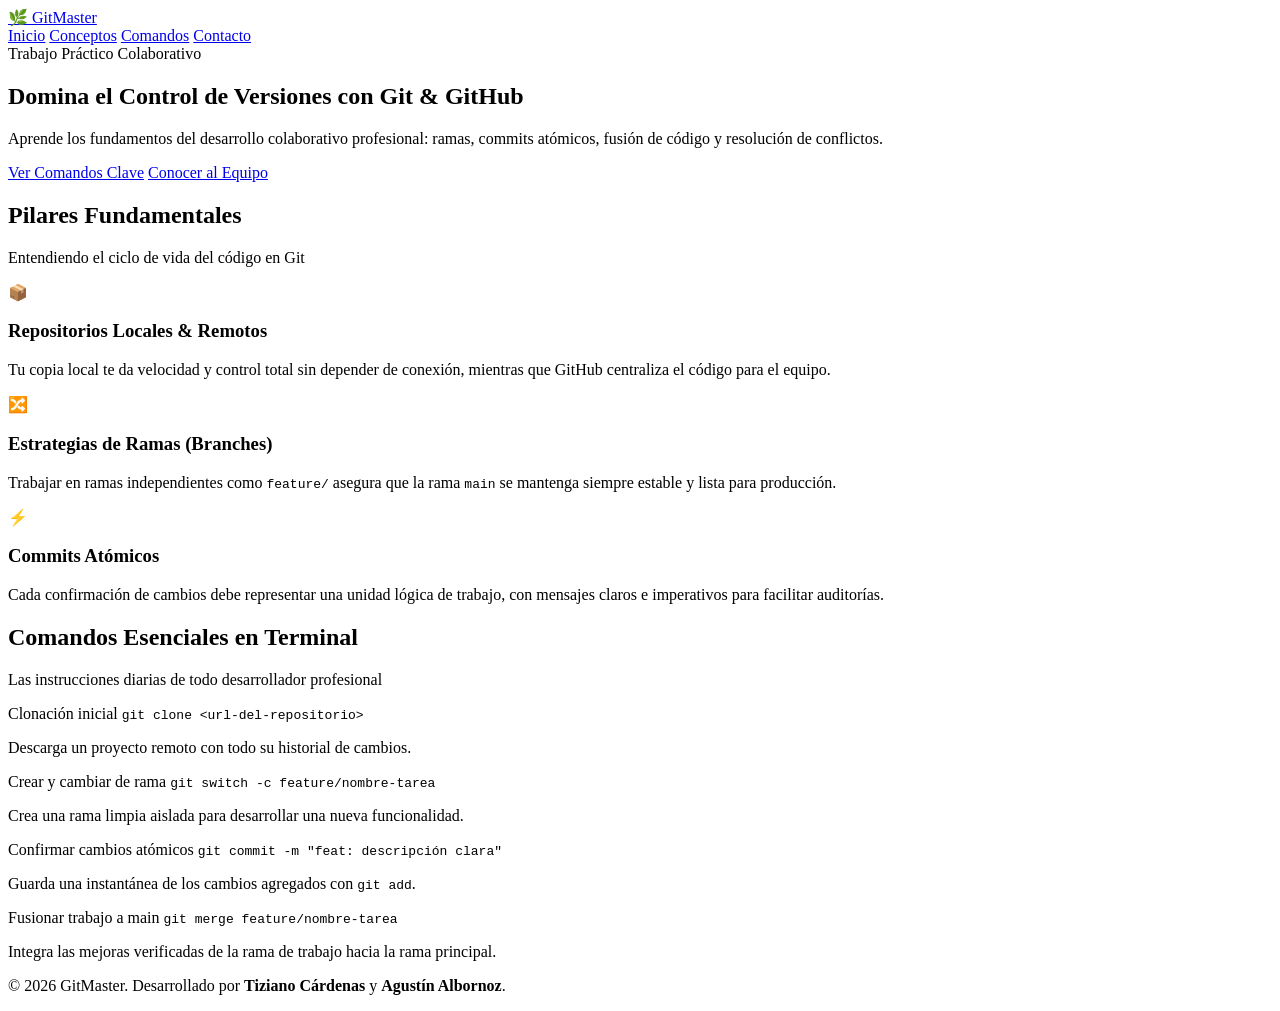
==== index.html @ 1614bc66 "Agregar página principal index.html" ====
<!DOCTYPE html>
<html lang="es">
<head>
    <meta charset="UTF-8">
    <meta name="viewport" content="width=device-width, initial-scale=1.0">
    <meta name="description" content="Guía interactiva y completa sobre Git y GitHub. Aprende flujos de trabajo profesionales, ramas y comandos esenciales.">
    <title>GitMaster | Guía Práctica de Git & GitHub</title>
    <link rel="stylesheet" href="estilos.css">
    <!-- Google Fonts -->
    <link rel="preconnect" href="https://fonts.googleapis.com">
    <link rel="preconnect" href="https://fonts.gstatic.com" crossorigin>
    <link href="https://fonts.googleapis.com/css2?family=Inter:wght@400;500;600;700;800&display=swap" rel="stylesheet">
</head>
<body>
    <header class="navbar">
        <div class="container nav-container">
            <a href="index.html" class="logo">
                <span class="logo-icon">🌿</span> GitMaster
            </a>
            <nav class="nav-links">
                <a href="index.html" class="nav-link active">Inicio</a>
                <a href="#conceptos" class="nav-link">Conceptos</a>
                <a href="#comandos" class="nav-link">Comandos</a>
                <a href="contacto.html" class="nav-link">Contacto</a>
            </nav>
        </div>
    </header>

    <main>
        <section class="hero">
            <div class="container hero-content">
                <span class="badge">Trabajo Práctico Colaborativo</span>
                <h1 class="hero-title">Domina el Control de Versiones con Git & GitHub</h1>
                <p class="hero-subtitle">
                    Aprende los fundamentos del desarrollo colaborativo profesional: ramas, commits atómicos, fusión de código y resolución de conflictos.
                </p>
                <div class="hero-actions">
                    <a href="#comandos" class="btn btn-primary">Ver Comandos Clave</a>
                    <a href="contacto.html" class="btn btn-secondary">Conocer al Equipo</a>
                </div>
            </div>
        </section>

        <section id="conceptos" class="section">
            <div class="container">
                <div class="section-header">
                    <h2>Pilares Fundamentales</h2>
                    <p>Entendiendo el ciclo de vida del código en Git</p>
                </div>
                <div class="grid-cards">
                    <article class="card">
                        <div class="card-icon">📦</div>
                        <h3>Repositorios Locales & Remotos</h3>
                        <p>Tu copia local te da velocidad y control total sin depender de conexión, mientras que GitHub centraliza el código para el equipo.</p>
                    </article>
                    <article class="card">
                        <div class="card-icon">🔀</div>
                        <h3>Estrategias de Ramas (Branches)</h3>
                        <p>Trabajar en ramas independientes como <code>feature/</code> asegura que la rama <code>main</code> se mantenga siempre estable y lista para producción.</p>
                    </article>
                    <article class="card">
                        <div class="card-icon">⚡</div>
                        <h3>Commits Atómicos</h3>
                        <p>Cada confirmación de cambios debe representar una unidad lógica de trabajo, con mensajes claros e imperativos para facilitar auditorías.</p>
                    </article>
                </div>
            </div>
        </section>

        <section id="comandos" class="section bg-light">
            <div class="container">
                <div class="section-header">
                    <h2>Comandos Esenciales en Terminal</h2>
                    <p>Las instrucciones diarias de todo desarrollador profesional</p>
                </div>
                <div class="commands-grid">
                    <div class="command-box">
                        <span class="cmd-label">Clonación inicial</span>
                        <code>git clone &lt;url-del-repositorio&gt;</code>
                        <p>Descarga un proyecto remoto con todo su historial de cambios.</p>
                    </div>
                    <div class="command-box">
                        <span class="cmd-label">Crear y cambiar de rama</span>
                        <code>git switch -c feature/nombre-tarea</code>
                        <p>Crea una rama limpia aislada para desarrollar una nueva funcionalidad.</p>
                    </div>
                    <div class="command-box">
                        <span class="cmd-label">Confirmar cambios atómicos</span>
                        <code>git commit -m "feat: descripción clara"</code>
                        <p>Guarda una instantánea de los cambios agregados con <code>git add</code>.</p>
                    </div>
                    <div class="command-box">
                        <span class="cmd-label">Fusionar trabajo a main</span>
                        <code>git merge feature/nombre-tarea</code>
                        <p>Integra las mejoras verificadas de la rama de trabajo hacia la rama principal.</p>
                    </div>
                </div>
            </div>
        </section>
    </main>

    <footer class="footer">
        <div class="container footer-content">
            <p>&copy; 2026 GitMaster. Desarrollado por <strong>Tiziano Cárdenas</strong> y <strong>Agustín Albornoz</strong>.</p>
        </div>
    </footer>
</body>
</html>
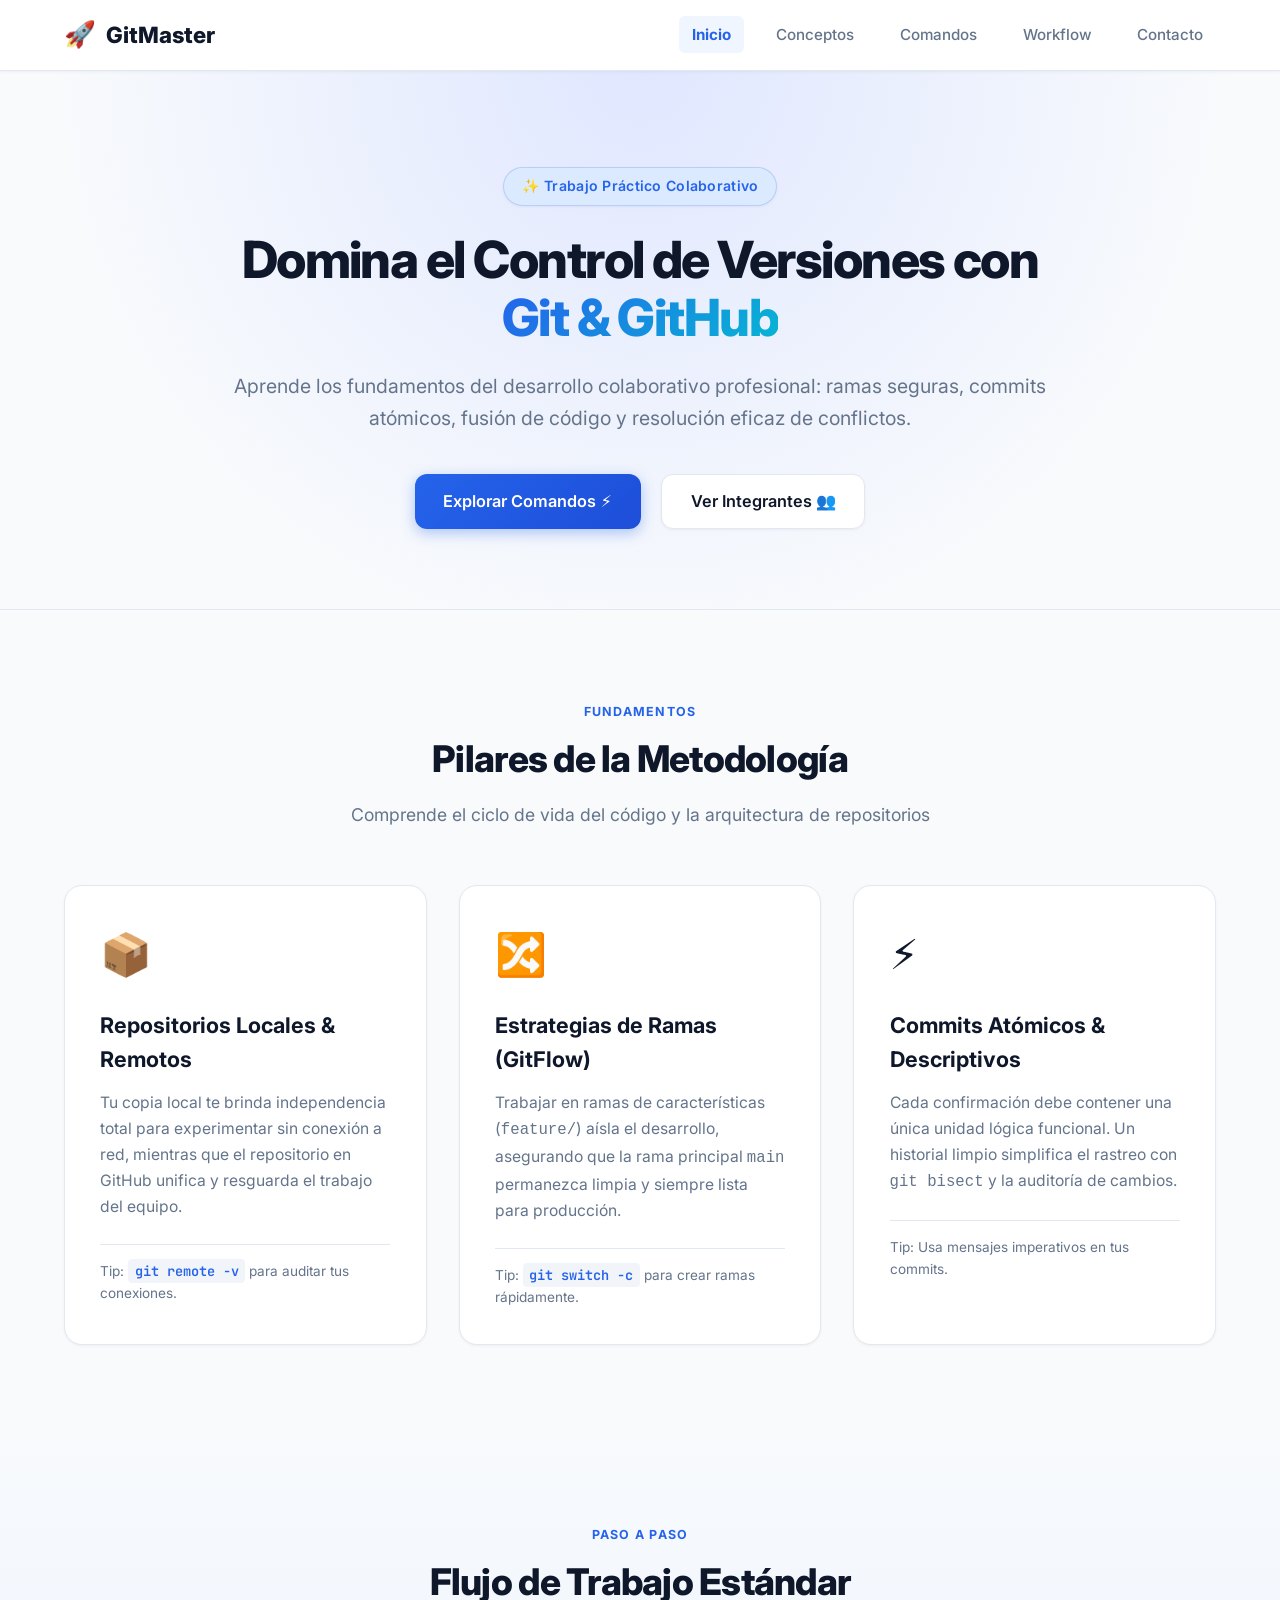
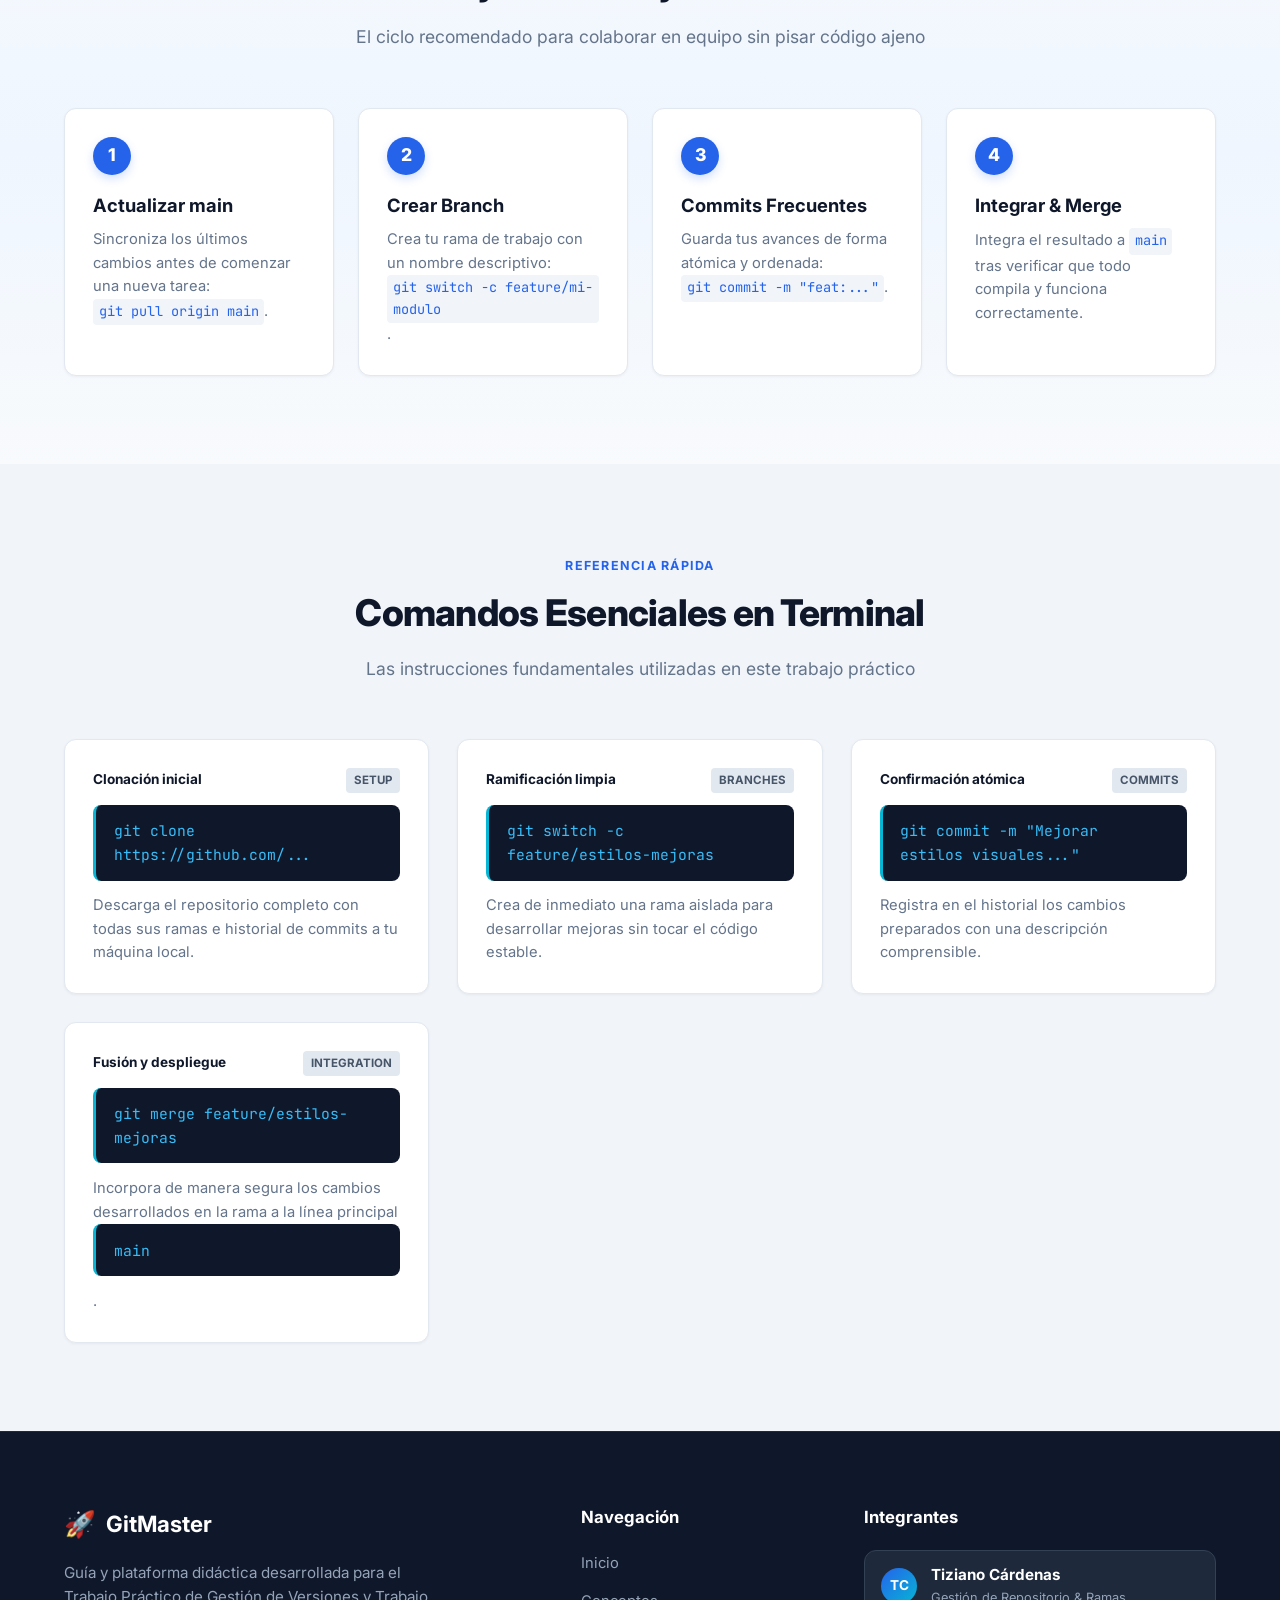
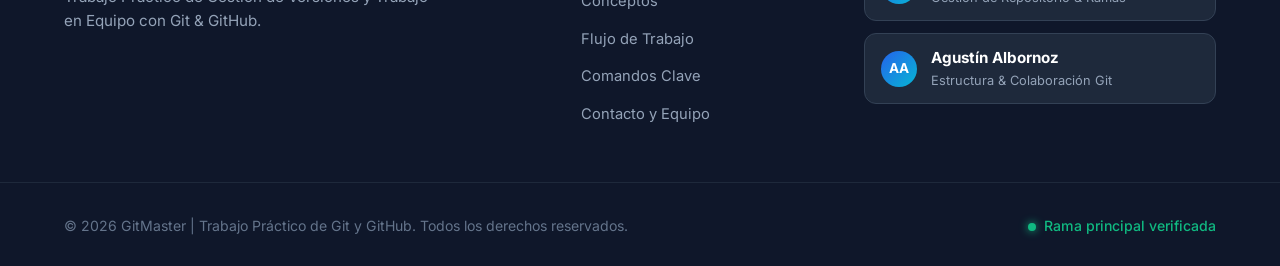
==== commit dbdf6411: "Mejorar estilos visuales y footer en index" ====
--- a/index.html
+++ b/index.html
@@ -9,99 +9,198 @@
     <!-- Google Fonts -->
     <link rel="preconnect" href="https://fonts.googleapis.com">
     <link rel="preconnect" href="https://fonts.gstatic.com" crossorigin>
-    <link href="https://fonts.googleapis.com/css2?family=Inter:wght@400;500;600;700;800&display=swap" rel="stylesheet">
+    <link href="https://fonts.googleapis.com/css2?family=Inter:wght@400;500;600;700;800&family=JetBrains+Mono:wght@400;600&display=swap" rel="stylesheet">
 </head>
 <body>
     <header class="navbar">
         <div class="container nav-container">
             <a href="index.html" class="logo">
-                <span class="logo-icon">🌿</span> GitMaster
+                <span class="logo-icon">🚀</span> <span class="logo-text">GitMaster</span>
             </a>
             <nav class="nav-links">
                 <a href="index.html" class="nav-link active">Inicio</a>
                 <a href="#conceptos" class="nav-link">Conceptos</a>
                 <a href="#comandos" class="nav-link">Comandos</a>
+                <a href="#workflow" class="nav-link">Workflow</a>
                 <a href="contacto.html" class="nav-link">Contacto</a>
             </nav>
         </div>
     </header>
 
     <main>
+        <!-- Hero Section -->
         <section class="hero">
             <div class="container hero-content">
-                <span class="badge">Trabajo Práctico Colaborativo</span>
-                <h1 class="hero-title">Domina el Control de Versiones con Git & GitHub</h1>
+                <div class="badge-wrapper">
+                    <span class="badge pulse">✨ Trabajo Práctico Colaborativo</span>
+                </div>
+                <h1 class="hero-title">Domina el Control de Versiones con <span class="text-gradient">Git & GitHub</span></h1>
                 <p class="hero-subtitle">
-                    Aprende los fundamentos del desarrollo colaborativo profesional: ramas, commits atómicos, fusión de código y resolución de conflictos.
+                    Aprende los fundamentos del desarrollo colaborativo profesional: ramas seguras, commits atómicos, fusión de código y resolución eficaz de conflictos.
                 </p>
                 <div class="hero-actions">
-                    <a href="#comandos" class="btn btn-primary">Ver Comandos Clave</a>
-                    <a href="contacto.html" class="btn btn-secondary">Conocer al Equipo</a>
-                </div>
-            </div>
-        </section>
-
+                    <a href="#comandos" class="btn btn-primary shadow-hover">Explorar Comandos ⚡</a>
+                    <a href="contacto.html" class="btn btn-secondary shadow-hover">Ver Integrantes 👥</a>
+                </div>
+            </div>
+        </section>
+
+        <!-- Conceptos Clave -->
         <section id="conceptos" class="section">
             <div class="container">
                 <div class="section-header">
-                    <h2>Pilares Fundamentales</h2>
-                    <p>Entendiendo el ciclo de vida del código en Git</p>
+                    <span class="section-tag">Fundamentos</span>
+                    <h2>Pilares de la Metodología</h2>
+                    <p>Comprende el ciclo de vida del código y la arquitectura de repositorios</p>
                 </div>
                 <div class="grid-cards">
-                    <article class="card">
+                    <article class="card interactive-card">
                         <div class="card-icon">📦</div>
                         <h3>Repositorios Locales & Remotos</h3>
-                        <p>Tu copia local te da velocidad y control total sin depender de conexión, mientras que GitHub centraliza el código para el equipo.</p>
+                        <p>Tu copia local te brinda independencia total para experimentar sin conexión a red, mientras que el repositorio en GitHub unifica y resguarda el trabajo del equipo.</p>
+                        <div class="card-footer-tip">Tip: <code>git remote -v</code> para auditar tus conexiones.</div>
                     </article>
-                    <article class="card">
+                    <article class="card interactive-card">
                         <div class="card-icon">🔀</div>
-                        <h3>Estrategias de Ramas (Branches)</h3>
-                        <p>Trabajar en ramas independientes como <code>feature/</code> asegura que la rama <code>main</code> se mantenga siempre estable y lista para producción.</p>
+                        <h3>Estrategias de Ramas (GitFlow)</h3>
+                        <p>Trabajar en ramas de características (<code>feature/</code>) aísla el desarrollo, asegurando que la rama principal <code>main</code> permanezca limpia y siempre lista para producción.</p>
+                        <div class="card-footer-tip">Tip: <code>git switch -c</code> para crear ramas rápidamente.</div>
                     </article>
-                    <article class="card">
+                    <article class="card interactive-card">
                         <div class="card-icon">⚡</div>
-                        <h3>Commits Atómicos</h3>
-                        <p>Cada confirmación de cambios debe representar una unidad lógica de trabajo, con mensajes claros e imperativos para facilitar auditorías.</p>
+                        <h3>Commits Atómicos & Descriptivos</h3>
+                        <p>Cada confirmación debe contener una única unidad lógica funcional. Un historial limpio simplifica el rastreo con <code>git bisect</code> y la auditoría de cambios.</p>
+                        <div class="card-footer-tip">Tip: Usa mensajes imperativos en tus commits.</div>
                     </article>
                 </div>
             </div>
         </section>
 
+        <!-- Workflow Visual -->
+        <section id="workflow" class="section bg-gradient-subtle">
+            <div class="container">
+                <div class="section-header">
+                    <span class="section-tag">Paso a Paso</span>
+                    <h2>Flujo de Trabajo Estándar</h2>
+                    <p>El ciclo recomendado para colaborar en equipo sin pisar código ajeno</p>
+                </div>
+                <div class="workflow-steps">
+                    <div class="step-card">
+                        <div class="step-number">1</div>
+                        <h4>Actualizar main</h4>
+                        <p>Sincroniza los últimos cambios antes de comenzar una nueva tarea: <code>git pull origin main</code>.</p>
+                    </div>
+                    <div class="step-card">
+                        <div class="step-number">2</div>
+                        <h4>Crear Branch</h4>
+                        <p>Crea tu rama de trabajo con un nombre descriptivo: <code>git switch -c feature/mi-modulo</code>.</p>
+                    </div>
+                    <div class="step-card">
+                        <div class="step-number">3</div>
+                        <h4>Commits Frecuentes</h4>
+                        <p>Guarda tus avances de forma atómica y ordenada: <code>git commit -m "feat:..."</code>.</p>
+                    </div>
+                    <div class="step-card">
+                        <div class="step-number">4</div>
+                        <h4>Integrar & Merge</h4>
+                        <p>Integra el resultado a <code>main</code> tras verificar que todo compila y funciona correctamente.</p>
+                    </div>
+                </div>
+            </div>
+        </section>
+
+        <!-- Comandos en Terminal -->
         <section id="comandos" class="section bg-light">
             <div class="container">
                 <div class="section-header">
+                    <span class="section-tag">Referencia Rápida</span>
                     <h2>Comandos Esenciales en Terminal</h2>
-                    <p>Las instrucciones diarias de todo desarrollador profesional</p>
+                    <p>Las instrucciones fundamentales utilizadas en este trabajo práctico</p>
                 </div>
                 <div class="commands-grid">
-                    <div class="command-box">
-                        <span class="cmd-label">Clonación inicial</span>
-                        <code>git clone &lt;url-del-repositorio&gt;</code>
-                        <p>Descarga un proyecto remoto con todo su historial de cambios.</p>
-                    </div>
-                    <div class="command-box">
-                        <span class="cmd-label">Crear y cambiar de rama</span>
-                        <code>git switch -c feature/nombre-tarea</code>
-                        <p>Crea una rama limpia aislada para desarrollar una nueva funcionalidad.</p>
-                    </div>
-                    <div class="command-box">
-                        <span class="cmd-label">Confirmar cambios atómicos</span>
-                        <code>git commit -m "feat: descripción clara"</code>
-                        <p>Guarda una instantánea de los cambios agregados con <code>git add</code>.</p>
-                    </div>
-                    <div class="command-box">
-                        <span class="cmd-label">Fusionar trabajo a main</span>
-                        <code>git merge feature/nombre-tarea</code>
-                        <p>Integra las mejoras verificadas de la rama de trabajo hacia la rama principal.</p>
+                    <div class="command-box card-hover">
+                        <div class="cmd-top">
+                            <span class="cmd-label">Clonación inicial</span>
+                            <span class="cmd-tag">Setup</span>
+                        </div>
+                        <code>git clone https://github.com/...</code>
+                        <p>Descarga el repositorio completo con todas sus ramas e historial de commits a tu máquina local.</p>
+                    </div>
+                    <div class="command-box card-hover">
+                        <div class="cmd-top">
+                            <span class="cmd-label">Ramificación limpia</span>
+                            <span class="cmd-tag">Branches</span>
+                        </div>
+                        <code>git switch -c feature/estilos-mejoras</code>
+                        <p>Crea de inmediato una rama aislada para desarrollar mejoras sin tocar el código estable.</p>
+                    </div>
+                    <div class="command-box card-hover">
+                        <div class="cmd-top">
+                            <span class="cmd-label">Confirmación atómica</span>
+                            <span class="cmd-tag">Commits</span>
+                        </div>
+                        <code>git commit -m "Mejorar estilos visuales..."</code>
+                        <p>Registra en el historial los cambios preparados con una descripción comprensible.</p>
+                    </div>
+                    <div class="command-box card-hover">
+                        <div class="cmd-top">
+                            <span class="cmd-label">Fusión y despliegue</span>
+                            <span class="cmd-tag">Integration</span>
+                        </div>
+                        <code>git merge feature/estilos-mejoras</code>
+                        <p>Incorpora de manera segura los cambios desarrollados en la rama a la línea principal <code>main</code>.</p>
                     </div>
                 </div>
             </div>
         </section>
     </main>
 
+    <!-- Footer Moderno y Estilizado -->
     <footer class="footer">
-        <div class="container footer-content">
-            <p>&copy; 2026 GitMaster. Desarrollado por <strong>Tiziano Cárdenas</strong> y <strong>Agustín Albornoz</strong>.</p>
+        <div class="container footer-grid">
+            <div class="footer-col">
+                <div class="footer-logo">
+                    <span class="logo-icon">🚀</span> <strong>GitMaster</strong>
+                </div>
+                <p class="footer-desc">
+                    Guía y plataforma didáctica desarrollada para el Trabajo Práctico de Gestión de Versiones y Trabajo en Equipo con Git & GitHub.
+                </p>
+            </div>
+            <div class="footer-col">
+                <h4>Navegación</h4>
+                <ul class="footer-links">
+                    <li><a href="index.html">Inicio</a></li>
+                    <li><a href="#conceptos">Conceptos</a></li>
+                    <li><a href="#workflow">Flujo de Trabajo</a></li>
+                    <li><a href="#comandos">Comandos Clave</a></li>
+                    <li><a href="contacto.html">Contacto y Equipo</a></li>
+                </ul>
+            </div>
+            <div class="footer-col">
+                <h4>Integrantes</h4>
+                <div class="team-badge">
+                    <span class="avatar">TC</span>
+                    <div>
+                        <strong>Tiziano Cárdenas</strong>
+                        <small>Gestión de Repositorio & Ramas</small>
+                    </div>
+                </div>
+                <div class="team-badge">
+                    <span class="avatar">AA</span>
+                    <div>
+                        <strong>Agustín Albornoz</strong>
+                        <small>Estructura & Colaboración Git</small>
+                    </div>
+                </div>
+            </div>
+        </div>
+        <div class="footer-bottom">
+            <div class="container footer-bottom-content">
+                <p>&copy; 2026 GitMaster | Trabajo Práctico de Git y GitHub. Todos los derechos reservados.</p>
+                <div class="footer-status">
+                    <span class="status-dot"></span> Rama principal verificada
+                </div>
+            </div>
         </div>
     </footer>
 </body>
--- a/estilos.css
+++ b/estilos.css
@@ -0,0 +1,663 @@
+:root {
+    --primary-color: #2563eb;
+    --primary-hover: #1d4ed8;
+    --primary-light: #eff6ff;
+    --primary-glow: rgba(37, 99, 235, 0.2);
+    --secondary-color: #0f172a;
+    --secondary-hover: #1e293b;
+    --accent-color: #06b6d4;
+    --background-color: #f8fafc;
+    --surface-color: #ffffff;
+    --surface-hover: #f1f5f9;
+    --text-main: #0f172a;
+    --text-muted: #64748b;
+    --border-color: #e2e8f0;
+    --border-hover: #cbd5e1;
+    --radius-sm: 6px;
+    --radius-md: 12px;
+    --radius-lg: 18px;
+    --shadow-sm: 0 1px 3px rgba(0, 0, 0, 0.05);
+    --shadow-md: 0 4px 6px -1px rgba(0, 0, 0, 0.08), 0 2px 4px -2px rgba(0, 0, 0, 0.05);
+    --shadow-lg: 0 12px 24px -4px rgba(15, 23, 42, 0.12), 0 4px 6px -2px rgba(15, 23, 42, 0.04);
+    --font-family: 'Inter', system-ui, -apple-system, sans-serif;
+    --font-mono: 'JetBrains Mono', 'Courier New', monospace;
+    --transition: all 0.25s cubic-bezier(0.4, 0, 0.2, 1);
+}
+
+* {
+    margin: 0;
+    padding: 0;
+    box-sizing: border-box;
+}
+
+html {
+    scroll-behavior: smooth;
+}
+
+body {
+    font-family: var(--font-family);
+    background-color: var(--background-color);
+    color: var(--text-main);
+    line-height: 1.6;
+    display: flex;
+    flex-direction: column;
+    min-height: 100vh;
+}
+
+.container {
+    width: 90%;
+    max-width: 1160px;
+    margin: 0 auto;
+}
+
+/* =========================================
+   BARRA DE NAVEGACIÓN CON EFECTOS HOVER
+   ========================================= */
+.navbar {
+    background-color: rgba(255, 255, 255, 0.95);
+    backdrop-filter: blur(10px);
+    border-bottom: 1px solid var(--border-color);
+    position: sticky;
+    top: 0;
+    z-index: 1000;
+    box-shadow: var(--shadow-sm);
+    transition: var(--transition);
+}
+
+.nav-container {
+    display: flex;
+    justify-content: space-between;
+    align-items: center;
+    padding: 0.9rem 0;
+}
+
+.logo {
+    font-size: 1.4rem;
+    font-weight: 800;
+    color: var(--text-main);
+    text-decoration: none;
+    display: flex;
+    align-items: center;
+    gap: 0.6rem;
+    transition: var(--transition);
+}
+
+.logo:hover {
+    transform: scale(1.03);
+    color: var(--primary-color);
+}
+
+.logo-icon {
+    font-size: 1.6rem;
+    transition: transform 0.3s ease;
+}
+
+.logo:hover .logo-icon {
+    transform: rotate(15deg);
+}
+
+.nav-links {
+    display: flex;
+    gap: 1.25rem;
+    align-items: center;
+}
+
+.nav-link {
+    text-decoration: none;
+    color: var(--text-muted);
+    font-weight: 500;
+    font-size: 0.95rem;
+    padding: 0.4rem 0.8rem;
+    border-radius: var(--radius-sm);
+    position: relative;
+    transition: var(--transition);
+}
+
+.nav-link:hover {
+    color: var(--primary-color);
+    background-color: var(--primary-light);
+}
+
+.nav-link.active {
+    color: var(--primary-color);
+    font-weight: 700;
+    background-color: var(--primary-light);
+}
+
+/* =========================================
+   HERO SECTION MEJORADA
+   ========================================= */
+.hero {
+    background: radial-gradient(circle at 50% 0%, #e0e7ff 0%, #f8fafc 70%);
+    padding: 6rem 0 5rem;
+    text-align: center;
+    border-bottom: 1px solid var(--border-color);
+}
+
+.hero-content {
+    max-width: 820px;
+}
+
+.badge-wrapper {
+    margin-bottom: 1.5rem;
+}
+
+.badge {
+    display: inline-flex;
+    align-items: center;
+    gap: 0.5rem;
+    background-color: #dbeafe;
+    color: var(--primary-color);
+    padding: 0.45rem 1.1rem;
+    border-radius: 9999px;
+    font-size: 0.88rem;
+    font-weight: 600;
+    letter-spacing: 0.02em;
+    border: 1px solid rgba(37, 99, 235, 0.2);
+    box-shadow: var(--shadow-sm);
+    transition: var(--transition);
+}
+
+.badge:hover {
+    transform: translateY(-2px);
+    box-shadow: 0 4px 12px rgba(37, 99, 235, 0.25);
+}
+
+.hero-title {
+    font-size: 3.2rem;
+    line-height: 1.15;
+    font-weight: 800;
+    color: var(--text-main);
+    margin-bottom: 1.5rem;
+    letter-spacing: -0.03em;
+}
+
+.text-gradient {
+    background: linear-gradient(135deg, #2563eb 0%, #06b6d4 100%);
+    -webkit-background-clip: text;
+    -webkit-text-fill-color: transparent;
+}
+
+.hero-subtitle {
+    font-size: 1.22rem;
+    color: var(--text-muted);
+    margin-bottom: 2.5rem;
+    line-height: 1.6;
+}
+
+.hero-actions {
+    display: flex;
+    justify-content: center;
+    gap: 1.25rem;
+}
+
+/* =========================================
+   BOTONES CON EFECTO HOVER PROFESIONAL
+   ========================================= */
+.btn {
+    display: inline-flex;
+    align-items: center;
+    justify-content: center;
+    gap: 0.5rem;
+    padding: 0.85rem 1.8rem;
+    border-radius: var(--radius-md);
+    font-weight: 600;
+    text-decoration: none;
+    font-size: 1.02rem;
+    cursor: pointer;
+    transition: var(--transition);
+    border: none;
+}
+
+.btn-primary {
+    background: linear-gradient(135deg, #2563eb, #1d4ed8);
+    color: #ffffff;
+    box-shadow: 0 4px 14px rgba(37, 99, 235, 0.35);
+}
+
+.btn-primary:hover {
+    background: linear-gradient(135deg, #1d4ed8, #1e40af);
+    transform: translateY(-2px);
+    box-shadow: 0 6px 20px rgba(37, 99, 235, 0.45);
+}
+
+.btn-secondary {
+    background-color: var(--surface-color);
+    color: var(--text-main);
+    border: 1px solid var(--border-color);
+    box-shadow: var(--shadow-sm);
+}
+
+.btn-secondary:hover {
+    background-color: var(--surface-hover);
+    border-color: var(--border-hover);
+    transform: translateY(-2px);
+    box-shadow: var(--shadow-md);
+    color: var(--primary-color);
+}
+
+/* =========================================
+   SECCIONES Y ENCABEZADOS
+   ========================================= */
+.section {
+    padding: 5.5rem 0;
+}
+
+.bg-light {
+    background-color: #f1f5f9;
+}
+
+.bg-gradient-subtle {
+    background: linear-gradient(180deg, #f8fafc 0%, #eff6ff 50%, #f8fafc 100%);
+}
+
+.section-header {
+    text-align: center;
+    margin-bottom: 3.5rem;
+}
+
+.section-tag {
+    display: inline-block;
+    text-transform: uppercase;
+    font-size: 0.78rem;
+    font-weight: 700;
+    letter-spacing: 0.1em;
+    color: var(--primary-color);
+    margin-bottom: 0.5rem;
+}
+
+.section-header h2 {
+    font-size: 2.3rem;
+    font-weight: 800;
+    color: var(--text-main);
+    letter-spacing: -0.02em;
+    margin-bottom: 0.75rem;
+}
+
+.section-header p {
+    color: var(--text-muted);
+    font-size: 1.1rem;
+    max-width: 650px;
+    margin: 0 auto;
+}
+
+/* =========================================
+   TARJETAS INTERACTIVAS CON HOVER
+   ========================================= */
+.grid-cards {
+    display: grid;
+    grid-template-columns: repeat(auto-fit, minmax(300px, 1fr));
+    gap: 2rem;
+}
+
+.card {
+    background-color: var(--surface-color);
+    border: 1px solid var(--border-color);
+    border-radius: var(--radius-lg);
+    padding: 2.2rem;
+    transition: var(--transition);
+    position: relative;
+    overflow: hidden;
+    box-shadow: var(--shadow-sm);
+}
+
+.interactive-card:hover {
+    transform: translateY(-6px);
+    border-color: #bfdbfe;
+    box-shadow: var(--shadow-lg);
+}
+
+.interactive-card::before {
+    content: '';
+    position: absolute;
+    top: 0;
+    left: 0;
+    right: 0;
+    height: 4px;
+    background: linear-gradient(90deg, var(--primary-color), var(--accent-color));
+    opacity: 0;
+    transition: var(--transition);
+}
+
+.interactive-card:hover::before {
+    opacity: 1;
+}
+
+.card-icon {
+    font-size: 2.6rem;
+    margin-bottom: 1.25rem;
+    display: inline-block;
+    transition: transform 0.3s ease;
+}
+
+.interactive-card:hover .card-icon {
+    transform: scale(1.15) rotate(5deg);
+}
+
+.card h3 {
+    font-size: 1.35rem;
+    font-weight: 700;
+    margin-bottom: 0.85rem;
+    color: var(--text-main);
+}
+
+.card p {
+    color: var(--text-muted);
+    font-size: 0.98rem;
+    line-height: 1.65;
+}
+
+.card-footer-tip {
+    margin-top: 1.5rem;
+    padding-top: 1rem;
+    border-top: 1px solid var(--border-color);
+    font-size: 0.85rem;
+    color: var(--text-muted);
+}
+
+.card-footer-tip code {
+    background-color: #f1f5f9;
+    padding: 0.2rem 0.4rem;
+    border-radius: 4px;
+    color: var(--primary-color);
+    font-weight: 600;
+    font-family: var(--font-mono);
+}
+
+/* =========================================
+   WORKFLOW STEPS (NUEVA SECCIÓN MEJORADA)
+   ========================================= */
+.workflow-steps {
+    display: grid;
+    grid-template-columns: repeat(auto-fit, minmax(240px, 1fr));
+    gap: 1.5rem;
+}
+
+.step-card {
+    background-color: var(--surface-color);
+    border: 1px solid var(--border-color);
+    border-radius: var(--radius-md);
+    padding: 1.75rem;
+    position: relative;
+    transition: var(--transition);
+    box-shadow: var(--shadow-sm);
+}
+
+.step-card:hover {
+    transform: translateY(-4px);
+    box-shadow: var(--shadow-md);
+    border-color: var(--primary-color);
+}
+
+.step-number {
+    width: 38px;
+    height: 38px;
+    background-color: var(--primary-color);
+    color: #ffffff;
+    border-radius: 50%;
+    display: flex;
+    align-items: center;
+    justify-content: center;
+    font-weight: 800;
+    font-size: 1.1rem;
+    margin-bottom: 1rem;
+    box-shadow: 0 4px 10px var(--primary-glow);
+}
+
+.step-card h4 {
+    font-size: 1.15rem;
+    font-weight: 700;
+    margin-bottom: 0.5rem;
+}
+
+.step-card p {
+    font-size: 0.92rem;
+    color: var(--text-muted);
+}
+
+.step-card code {
+    display: inline-block;
+    background-color: #f1f5f9;
+    padding: 0.15rem 0.35rem;
+    border-radius: 4px;
+    color: var(--primary-color);
+    font-family: var(--font-mono);
+    font-size: 0.85rem;
+}
+
+/* =========================================
+   GRID DE COMANDOS INTERACTIVA
+   ========================================= */
+.commands-grid {
+    display: grid;
+    grid-template-columns: repeat(auto-fit, minmax(320px, 1fr));
+    gap: 1.75rem;
+}
+
+.command-box {
+    background-color: var(--surface-color);
+    border: 1px solid var(--border-color);
+    border-radius: var(--radius-md);
+    padding: 1.75rem;
+    transition: var(--transition);
+    box-shadow: var(--shadow-sm);
+}
+
+.card-hover:hover {
+    transform: translateY(-4px);
+    border-color: #93c5fd;
+    box-shadow: var(--shadow-lg);
+}
+
+.cmd-top {
+    display: flex;
+    justify-content: space-between;
+    align-items: center;
+    margin-bottom: 0.75rem;
+}
+
+.cmd-label {
+    font-size: 0.85rem;
+    font-weight: 700;
+    color: var(--text-main);
+}
+
+.cmd-tag {
+    font-size: 0.72rem;
+    font-weight: 700;
+    text-transform: uppercase;
+    background-color: #e2e8f0;
+    color: #475569;
+    padding: 0.2rem 0.5rem;
+    border-radius: 4px;
+}
+
+.command-box code {
+    display: block;
+    background-color: #0f172a;
+    color: #38bdf8;
+    padding: 0.9rem 1.1rem;
+    border-radius: 8px;
+    font-size: 0.92rem;
+    margin-bottom: 0.85rem;
+    font-family: var(--font-mono);
+    border-left: 3px solid var(--accent-color);
+    transition: var(--transition);
+}
+
+.card-hover:hover code {
+    background-color: #020617;
+    color: #7dd3fc;
+}
+
+.command-box p {
+    font-size: 0.92rem;
+    color: var(--text-muted);
+}
+
+/* =========================================
+   FOOTER MODERNO Y ESTILIZADO
+   ========================================= */
+.footer {
+    margin-top: auto;
+    background-color: #0f172a;
+    color: #94a3b8;
+    border-top: 1px solid #1e293b;
+    padding: 4.5rem 0 2rem;
+}
+
+.footer-grid {
+    display: grid;
+    grid-template-columns: 2fr 1fr 1.5fr;
+    gap: 3rem;
+    margin-bottom: 3.5rem;
+}
+
+.footer-logo {
+    display: flex;
+    align-items: center;
+    gap: 0.6rem;
+    font-size: 1.4rem;
+    color: #ffffff;
+    margin-bottom: 1rem;
+}
+
+.footer-desc {
+    font-size: 0.95rem;
+    line-height: 1.6;
+    color: #94a3b8;
+    max-width: 380px;
+}
+
+.footer-col h4 {
+    color: #ffffff;
+    font-size: 1.05rem;
+    font-weight: 700;
+    margin-bottom: 1.25rem;
+}
+
+.footer-links {
+    list-style: none;
+    display: flex;
+    flex-direction: column;
+    gap: 0.75rem;
+}
+
+.footer-links a {
+    color: #94a3b8;
+    text-decoration: none;
+    font-size: 0.92rem;
+    transition: var(--transition);
+}
+
+.footer-links a:hover {
+    color: #38bdf8;
+    padding-left: 6px;
+}
+
+.team-badge {
+    display: flex;
+    align-items: center;
+    gap: 0.85rem;
+    background-color: #1e293b;
+    padding: 0.75rem 1rem;
+    border-radius: var(--radius-md);
+    margin-bottom: 0.75rem;
+    border: 1px solid #334155;
+    transition: var(--transition);
+}
+
+.team-badge:hover {
+    background-color: #273549;
+    border-color: #475569;
+    transform: translateX(4px);
+}
+
+.team-badge .avatar {
+    width: 36px;
+    height: 36px;
+    background: linear-gradient(135deg, #2563eb, #06b6d4);
+    color: #ffffff;
+    border-radius: 50%;
+    display: flex;
+    align-items: center;
+    justify-content: center;
+    font-weight: 700;
+    font-size: 0.85rem;
+}
+
+.team-badge strong {
+    display: block;
+    color: #ffffff;
+    font-size: 0.95rem;
+}
+
+.team-badge small {
+    display: block;
+    color: #94a3b8;
+    font-size: 0.8rem;
+}
+
+.footer-bottom {
+    border-top: 1px solid #1e293b;
+    padding-top: 2rem;
+}
+
+.footer-bottom-content {
+    display: flex;
+    justify-content: space-between;
+    align-items: center;
+    font-size: 0.88rem;
+    color: #64748b;
+}
+
+.footer-status {
+    display: flex;
+    align-items: center;
+    gap: 0.5rem;
+    color: #10b981;
+    font-weight: 500;
+}
+
+.status-dot {
+    width: 8px;
+    height: 8px;
+    background-color: #10b981;
+    border-radius: 50%;
+    box-shadow: 0 0 8px #10b981;
+}
+
+/* =========================================
+   RESPONSIVE DESIGN
+   ========================================= */
+@media (max-width: 900px) {
+    .footer-grid {
+        grid-template-columns: 1fr;
+        gap: 2rem;
+    }
+}
+
+@media (max-width: 768px) {
+    .hero-title {
+        font-size: 2.3rem;
+    }
+    .hero-subtitle {
+        font-size: 1.05rem;
+    }
+    .hero-actions {
+        flex-direction: column;
+    }
+    .nav-container {
+        flex-direction: column;
+        gap: 1rem;
+    }
+    .nav-links {
+        flex-wrap: wrap;
+        justify-content: center;
+    }
+    .footer-bottom-content {
+        flex-direction: column;
+        gap: 1rem;
+        text-align: center;
+    }
+}
